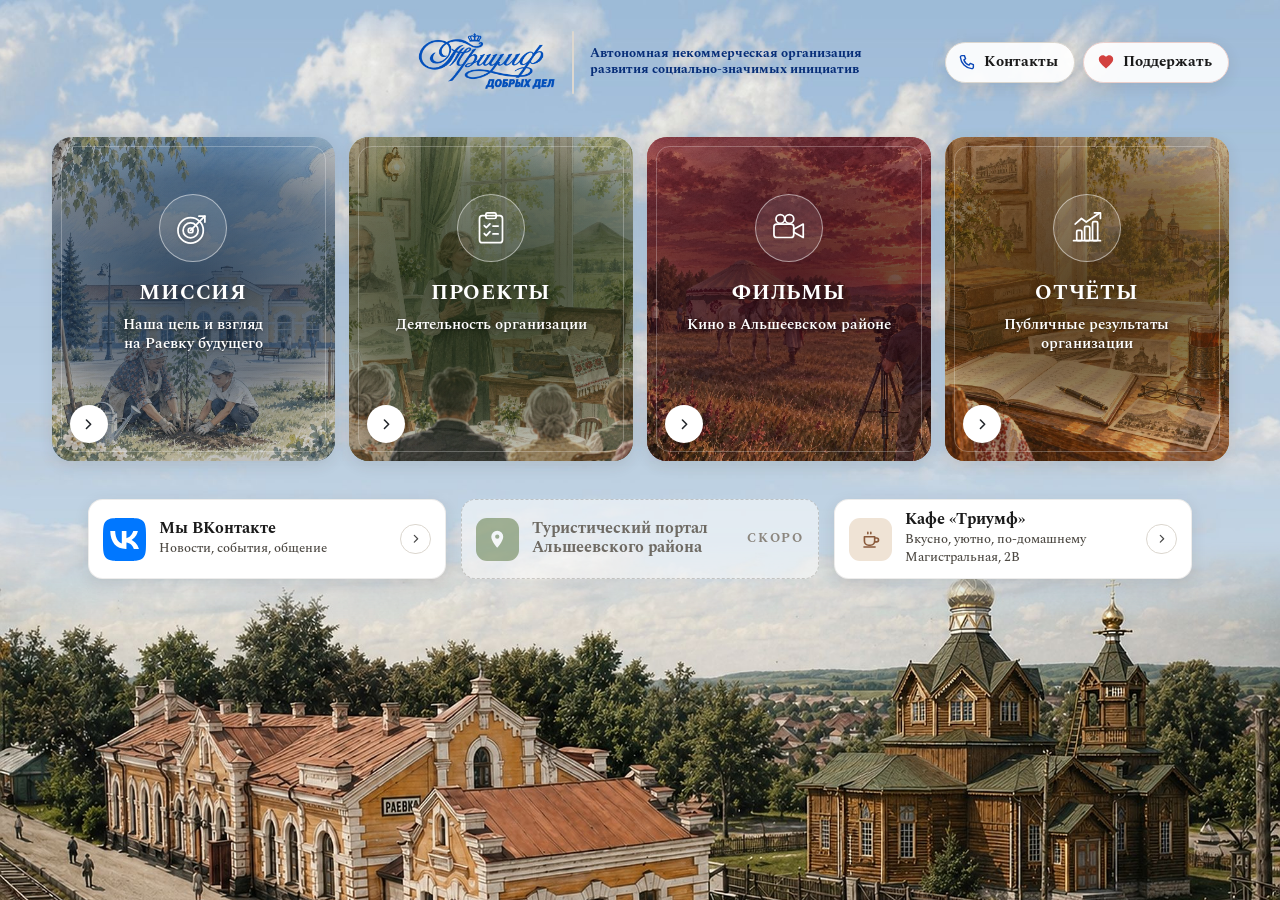
==== index.html @ 2afdc6db "Сайт" ====
<!DOCTYPE html>
<html lang="ru">
<head>
<meta charset="utf-8">
<meta name="viewport" content="width=device-width, initial-scale=1">
<title>АНО РСЗИ «Триумф» — Альшеевский район</title>
<meta name="description" content="Автономная некоммерческая организация развития социально-значимых инициатив «Триумф». Село Раевский, Альшеевский район, Республика Башкортостан.">
<meta property="og:title" content="АНО РСЗИ «Триумф»">
<meta property="og:description" content="Развитие социально-значимых инициатив в Альшеевском районе">
<meta property="og:image" content="assets/logo.png">
<meta property="og:type" content="website">
<link rel="icon" type="image/png" sizes="32x32" href="assets/favicon-32.png">
<link rel="icon" type="image/png" sizes="192x192" href="assets/favicon-192.png">
<link rel="apple-touch-icon" href="assets/apple-touch-icon.png">
<link rel="preconnect" href="https://fonts.googleapis.com">
<link rel="preconnect" href="https://fonts.gstatic.com" crossorigin>
<link rel="stylesheet" href="https://fonts.googleapis.com/css2?family=Spectral:wght@400;500;600;700&amp;display=swap">
<link rel="stylesheet" href="assets/style.css">
</head>
<body data-page="home">

<header class="header">
  <div class="wrap header__in">
    <a class="brand" href="index.html">
      <img class="brand__logo" src="assets/logo.png" alt="Триумф добрых дел">
      <span class="brand__rule"></span>
      <span class="brand__name" id="brandName"></span>
    </a>
    <div class="support" id="support"></div>
  </div>
</header>

<main>
  <h1 class="sr-only">АНО РСЗИ «Триумф» — Раевский, Альшеевский район</h1>
  <section class="wrap">
    <div class="tiles" id="tiles"></div>
    <div class="quick" id="quick"></div>
  </section>
</main>

<div class="panorama" id="panorama" role="img" aria-label="Станция Раевка и деревянная церковь"></div>

<script src="data.js"></script>
<script src="assets/app.js"></script>
</body>
</html>
---- assets/style.css ----
/* ============================================================
   АНО РСЗИ «Триумф» — стили сайта.
   Этот файл трогать не нужно: всё содержимое живёт в data.js
   ============================================================ */

:root{
  --bg:        #F2F0EC;
  --brand:     #0B47B8;
  --brand-dk:  #072E78;
  --ink:       #1A1A1A;
  --ink-soft:  #4E4A44;
  --card:      #FFFFFF;
  --line:      #DCD7CF;
  --ground:    #56686F;
  --paper:     #FAF8F4;
  --hairline:  rgba(60, 50, 35, .09);
  --gold:      #C39640;
  --gold-soft: #EDD9A6;
  --gold-ink:  #8C6A2A;
  --hero:      linear-gradient(125deg, #52799F 0%, #30557C 75%);
  --tint:      30 54 84;
  --radius:    20px;
  --shadow:    0 4.5px 14.5px rgba(62, 50, 34, .11);
  --shadow-hi: 0 11.5px 25px rgba(62, 50, 34, .19);

  --font: "Spectral", "Times New Roman", "Liberation Serif", Times, serif;
}

*{ box-sizing: border-box; }

.sr-only{
  position: absolute;
  width: 1px;
  height: 1px;
  overflow: hidden;
  clip: rect(0 0 0 0);
  white-space: nowrap;
}

html, body{ margin: 0; padding: 0; }

body{
  background: var(--bg);
  color: var(--ink);
  font-family: var(--font);
  font-size: 14.5px;
  font-weight: 500;
  line-height: 1.5;
  display: flex;
  flex-direction: column;
  min-height: 100vh;
}

a{ color: inherit; text-decoration: none; }

main{ flex: 1; display: flex; flex-direction: column; }

::selection{ background: rgba(11, 71, 184, .18); }

:focus-visible{
  outline: 2.5px solid var(--brand);
  outline-offset: 2.5px;
  border-radius: 5.5px;
}

.wrap{
  width: 100%;
  max-width: 1224px;
  margin: 0 auto;
  padding: 0 23.5px;
}

/* ---------------- Шапка ---------------- */

.header{ padding: 23.5px 0 36px; }

.header__in{
  display: flex;
  align-items: center;
  justify-content: center;
  gap: 20px;
  flex-wrap: wrap;
}

.brand{
  display: flex;
  align-items: center;
  gap: 16px;
  min-width: 0;
}

.brand__logo{
  width: clamp(101px, 10.8vw, 142px);
  height: auto;
  display: block;
}

.brand__rule{
  width: 2px;
  align-self: stretch;
  margin: 7px 0;
  background: var(--line);
  border-radius: 2px;
}

.brand__name{
  color: var(--brand-dk);
  font-size: clamp(12.5px, 0.95vw, 13.5px);
  font-weight: 700;
  line-height: 1.32;
  white-space: pre-line;
}

/* ---------------- Четыре плашки ---------------- */

.tiles{
  display: grid;
  grid-template-columns: repeat(4, 1fr);
  gap: 14.5px;
}

.tile{
  position: relative;
  display: flex;
  flex-direction: column;
  height: clamp(297px, 36vh, 387px);
  padding: 20px 18px 70px;
  justify-content: center;
  border-radius: var(--radius);
  overflow: hidden;
  color: #fff;
  background-color: #6C7A85;
  background-position: center;
  background-size: cover;
  background-image: var(--grad);
  box-shadow: var(--shadow);
  transition: transform .24s cubic-bezier(.22,.8,.3,1), box-shadow .24s ease;
}

/* цвета разделов взяты с картины станции: небо, листва,
   бархатный занавес кинотеатра и охра стен вокзала.
   --tint — тот же цвет в тёмном варианте, для вуали поверх картинки */
.tile--mission{
  --grad: linear-gradient(168deg, #9CBCDB 0%, #52799F 52%, #30557C 100%);
  --tint: 24 46 72;
}
.tile--projects{
  --grad: linear-gradient(168deg, #A4B785 0%, #5F7B46 52%, #3C552D 100%);
  --tint: 26 40 18;
}
.tile--films{
  --grad: linear-gradient(168deg, #BC6B70 0%, #87303F 52%, #561B29 100%);
  --tint: 50 14 24;
}
.tile--reports{
  --grad: linear-gradient(168deg, #DDB064 0%, #A87428 52%, #7C5219 100%);
  --tint: 60 38 10;
}

/* картинка лежит отдельным слоем и медленно плывёт в темпе облаков на фоне */
.tile--photo{ isolation: isolate; }

.tile > .tile__bg{
  position: absolute;
  top: 0;
  bottom: 0;
  left: -5%;
  right: -5%;
  z-index: -1;
  background: var(--photo) center / cover no-repeat;
  animation: tile-drift 50s ease-in-out infinite alternate;
  will-change: transform;
}

/* сдвиг в процентах самой картинки: она шире плашки на 10%, края не открываются */
@keyframes tile-drift{
  from{ transform: translate3d(-4%, 0, 0); }
  to  { transform: translate3d(4%, 0, 0); }
}

/* у каждой плашки своя фаза, чтобы картинки не плыли строем */
.tile:nth-child(2) > .tile__bg{ animation-delay: -12s; }
.tile:nth-child(3) > .tile__bg{ animation-delay: -25s; }
.tile:nth-child(4) > .tile__bg{ animation-delay: -37s; }

/* поверх картинки вуаль: темнее только середина под текстом */
.tile--photo::before{
  content: "";
  position: absolute;
  inset: 0;
  background:
    radial-gradient(ellipse 100% 54% at 50% 44%,
                    rgb(var(--tint) / .84) 0%, rgb(var(--tint) / .58) 58%, rgb(var(--tint) / 0) 100%),
    linear-gradient(180deg,
                    rgb(var(--tint) / .22) 0%, rgb(var(--tint) / .06) 34%,
                    rgb(var(--tint) / .06) 74%, rgb(var(--tint) / .26) 100%);
}

.tile:hover{
  transform: translateY(-4.5px);
  box-shadow: var(--shadow-hi);
}

.tile > *{ position: relative; z-index: 1; }

.tile__ic{
  width: 68.5px;
  height: 68.5px;
  margin: 0 auto 14.5px;
  display: grid;
  place-items: center;
  border-radius: 50%;
  border: 1.5px solid rgba(255,255,255,.5);
  background: rgba(255,255,255,.12);
  transition: border-color .3s ease, background-color .3s ease, transform .3s cubic-bezier(.22,.8,.3,1);
}

.tile__ic svg{ width: 38px; height: 38px; filter: drop-shadow(0 1px 2.5px rgba(0,0,0,.2)); }

.tile__title{
  margin: 0 0 7px;
  text-align: center;
  font-size: clamp(18px, 1.67vw, 26px);
  font-weight: 700;
  letter-spacing: .035em;
  text-shadow: 0 2px 7px rgba(0,0,0,.30);
}

.tile__text{
  margin: 0;
  text-align: center;
  min-height: 2.7em;
  font-size: clamp(14.5px, 1.12vw, 17px);
  font-weight: 600;
  line-height: 1.35;
  color: #fff;
  white-space: pre-line;
  text-wrap: balance;
  text-shadow: 0 1px 2px rgba(0,0,0,.35), 0 1px 8px rgba(0,0,0,.4);
}

/* внутренняя рамка — как паспарту у картины; при наведении загорается */
.tile::after{
  content: "";
  position: absolute;
  inset: 9px;
  z-index: 1;
  border-radius: 13.5px;
  border: 1px solid rgba(255,255,255,.26);
  pointer-events: none;
  transition: border-color .35s ease, inset .35s cubic-bezier(.22,.8,.3,1);
}

.tile:hover::after,
.tile:focus-visible::after{
  inset: 7px;
  border-color: var(--gold-soft);
}

.tile:hover .tile__ic{
  border-color: var(--gold-soft);
  background: rgba(255,255,255,.18);
  transform: translateY(-2px);
}

.tile__go{
  position: absolute;
  left: 18px;
  bottom: 18px;
  width: 38px;
  height: 38px;
  border-radius: 50%;
  background: #fff;
  color: #22262B;
  display: grid;
  place-items: center;
  box-shadow: 0 2.5px 9px rgba(0,0,0,.22);
  transition: transform .24s cubic-bezier(.22,.8,.3,1);
}

.tile__go svg{ width: 14.5px; height: 14.5px; }

.tile:hover .tile__go{ transform: translateX(3.5px); }

/* ---------------- Три кнопки ---------------- */

.quick{
  position: relative;
  z-index: 2;
  display: grid;
  grid-template-columns: repeat(3, 1fr);
  gap: 14.5px;
  /* отрицательный отступ снизу: фото станции подъезжает под кнопки
     и начинается уже на первом экране */
  margin: 38px 0 clamp(-150px, -9.5vw, -76px);
  padding: 0 36px;
}

.qbtn{
  position: relative;
  border: 1px solid var(--hairline);
  display: flex;
  align-items: center;
  gap: 12.5px;
  padding: 11px 14.5px;
  background: var(--card);
  border-radius: 14.5px;
  box-shadow: var(--shadow);
  transition: transform .24s cubic-bezier(.22,.8,.3,1), box-shadow .24s ease;
}

.qbtn:hover{
  transform: translateY(-2.5px);
  box-shadow: var(--shadow-hi);
}

.qbtn__ic{
  width: 43px;
  height: 43px;
  flex: 0 0 43px;
  border-radius: 11px;
  display: grid;
  place-items: center;
  color: #fff;
  font-weight: 700;
  font-size: 17px;
  letter-spacing: .02em;
}

.qbtn__ic svg{ width: 20.5px; height: 20.5px; }
.qbtn__ic--vk     { background: none; color: #0077FF; }
.qbtn__ic--vk svg { width: 100%; height: 100%; }
.qbtn__ic--tourism{ background: #5F7B46; }
.qbtn__ic--cafe   { background: #EFE3D5; color: #8A5A3B; }

.qbtn__body{ min-width: 0; flex: 1; }

.qbtn__title{
  display: block;
  font-size: 15.5px;
  font-weight: 700;
  line-height: 1.22;
}

.qbtn__sub{
  display: block;
  margin-top: 1px;
  font-size: 13px;
  font-weight: 500;
  line-height: 1.38;
  color: var(--ink-soft);
  white-space: pre-line;
}

.qbtn__go{
  width: 30.5px;
  height: 30.5px;
  flex: 0 0 30.5px;
  border-radius: 50%;
  border: 1.5px solid var(--line);
  display: grid;
  place-items: center;
  color: #4A4A4A;
  transition: border-color .2s ease, color .2s ease;
}

.qbtn__go svg{ width: 11.5px; height: 11.5px; }

.qbtn:hover .qbtn__go{ border-color: var(--brand); color: var(--brand); }

.qbtn--soon{
  cursor: default;
  background: rgba(255,255,255,.55);
  box-shadow: none;
  border: 1.5px dashed rgba(60, 50, 35, .22);
}

.qbtn--soon:hover{ transform: none; box-shadow: none; }
.qbtn--soon .qbtn__ic{ opacity: .55; }
.qbtn--soon .qbtn__title{ color: #6E6A63; }

.qbtn__soon{
  font-size: 12.5px;
  font-weight: 700;
  letter-spacing: .14em;
  text-transform: uppercase;
  color: #8B867E;
  white-space: nowrap;
}

/* ---------------- Панорама ---------------- */

.panorama{
  position: relative;
  margin-top: auto;
  height: clamp(101px, 9vw, 171px);
  background: url("panorama.svg") center bottom / cover no-repeat;
}

/* фотография: верх растворяется в небе, низ — чёткий край страницы, без дымки.
   Подписи поверх картины нет, поэтому видна нижняя часть вокзала с людьми на перроне */
.panorama--photo{
  height: clamp(215px, 28vw, 450px);
  background-position: center 30%;
  -webkit-mask-image: linear-gradient(180deg, transparent 0%, #000 22%);
          mask-image: linear-gradient(180deg, transparent 0%, #000 22%);
}

/* ============================================================
   ВНУТРЕННИЕ СТРАНИЦЫ
   ============================================================ */

.s-mission { --accent: #3B6089; --tint: 24 46 72; --hero: linear-gradient(125deg, #52799F 0%, #30557C 75%); }
.s-projects{ --accent: #4D6B38; --tint: 26 40 18; --hero: linear-gradient(125deg, #637F49 0%, #3C552D 75%); }
.s-films   { --accent: #8B2F3C; --tint: 50 14 24; --hero: linear-gradient(125deg, #93404C 0%, #5A1D2B 75%); }
.s-reports { --accent: #94611F; --tint: 60 38 10; --hero: linear-gradient(125deg, #AD7A2E 0%, #7C5219 75%); }

/* ---------------- Шапка ---------------- */

.topbar{ padding: 14.5px 0; }

.topbar__in{
  display: flex;
  align-items: center;
  justify-content: space-between;
  gap: 18px;
}

.topbar__brand img{
  display: block;
  width: 106px;
  height: auto;
}

.nav{
  display: flex;
  gap: 3.5px;
}

.nav__link{
  padding: 7px 14.5px;
  border-radius: 899px;
  font-size: 14.5px;
  font-weight: 600;
  color: var(--ink);
  transition: background-color .2s ease, color .2s ease;
}

.nav__link:hover{ background: rgba(255,255,255,.6); }

.nav__link.is-active{
  color: #fff;
  background: var(--accent);
}

/* ---------------- Обложка раздела ---------------- */

.hero{
  position: relative;
  display: grid;
  grid-template-columns: 1fr auto;
  align-items: center;
  gap: 25px;
  margin-top: 3.5px;
  padding: 29px clamp(21.5px, 3.6vw, 47px) 34px;
  border-radius: var(--radius);
  color: #fff;
  background: var(--hero, var(--brand));
  box-shadow: var(--shadow);
}

.hero::after{
  content: "";
  position: absolute;
  inset: 9px;
  border-radius: 13.5px;
  border: 1px solid rgba(255,255,255,.2);
  pointer-events: none;
}

.hero > *{ position: relative; z-index: 1; }

/* шапка с картинкой раздела: слева под текстом цвет раздела, справа видна картинка.
   У картинки с плашки показываем нижнюю треть, где люди и действие,
   у обложки статьи середину */
.hero--photo{
  --photo-y: 72%;
  --hero-veil: linear-gradient(90deg, rgb(var(--tint) / .90) 0%, rgb(var(--tint) / .70) 45%, rgb(var(--tint) / .22) 100%);
  padding-top: 40px;
  padding-bottom: 46px;
  background: var(--hero);
  overflow: hidden;
  isolation: isolate;
}

/* картинка отдельным слоем плывёт в темпе облаков, поверх неё вуаль цвета раздела */
.hero > .hero__bg{
  position: absolute;
  top: 0;
  bottom: 0;
  left: -5%;
  right: -5%;
  z-index: -2;
  background: var(--photo) center var(--photo-y) / cover no-repeat;
  animation: tile-drift 50s ease-in-out infinite alternate;
  will-change: transform;
}

.hero--photo::before{
  content: "";
  position: absolute;
  inset: 0;
  z-index: -1;
  background: var(--hero-veil);
}

.hero--cover{ --photo-y: 45%; }
.s-mission .hero--photo:not(.hero--cover){ --photo-y: 80%; }

.hero__genre{
  margin: 14px 0 0;
  font-size: 12.5px;
  font-weight: 700;
  line-height: 1.4;
  letter-spacing: .16em;
  text-transform: uppercase;
  text-wrap: balance;
  color: var(--gold-soft);
}

.hero__genre + .hero__title{ margin-top: 6px; }

.hero__body{ min-width: 0; }

.hero__ic{
  width: 86.5px;
  height: 86.5px;
  display: grid;
  place-items: center;
  border-radius: 50%;
  border: 1.5px solid rgba(255,255,255,.4);
  background: rgba(255,255,255,.1);
  color: #fff;
}

.hero__ic svg{ width: 47px; height: 47px; opacity: .95; }

.hero__crumb{
  display: inline-flex;
  align-items: center;
  gap: 7px;
  font-size: 13.5px;
  font-weight: 600;
  color: rgba(255,255,255,.88);
  transition: color .2s ease;
}

.hero__crumb svg{ width: 14.5px; height: 14.5px; transition: transform .2s ease; }
.hero__crumb:hover{ color: #fff; }
.hero__crumb:hover svg{ transform: translateX(-2.5px); }

.hero__title{
  margin: 12.5px 0 0;
  font-size: clamp(25px, 2.88vw, 41.5px);
  font-weight: 700;
  line-height: 1.12;
  letter-spacing: -.005em;
  text-wrap: pretty;
  text-shadow: 0 1px 2px rgba(0,0,0,.14);
}

/* длинные названия — на ступень меньше, чтобы легли в одну-две строки на всю ширину */
.hero__title--long{ font-size: clamp(21.5px, 2.25vw, 32.5px); line-height: 1.18; }

.hero__lead{
  margin: 12.5px 0 0;
  max-width: 62ch;
  font-size: 16px;
  font-weight: 500;
  line-height: 1.55;
  color: rgba(255,255,255,.95);
  text-shadow: 0 1px 2px rgba(0,0,0,.14);
}

/* ---------------- Лист под текстом ---------------- */

.sheet{
  max-width: 972px;
  margin: 32.5px auto 0;
  padding: clamp(23.5px, 4.5vw, 54px) clamp(18px, 4.5vw, 57.5px);
  background: var(--paper);
  border: 1px solid var(--hairline);
  border-radius: 25px;
  box-shadow: 0 11px 29px rgba(0, 0, 0, .10);
}

/* ---------------- Текст статьи ---------------- */

.prose{
  max-width: 648px;
  margin: 0 auto;
  font-size: 16.5px;
  font-weight: 500;
  line-height: 1.72;
  color: var(--ink);
}

.prose p{ margin: 0 0 1.05em; }
.prose p:last-child{ margin-bottom: 0; }

/* первый абзац того же размера, что и остальные: в одном листе один шрифт */
.prose__lead{
  max-width: 648px;
  margin: 0 auto 1.05em;
  font-size: 16.5px;
  font-weight: 500;
  line-height: 1.72;
  color: var(--ink);
}

.article__media{
  max-width: 882px;
  margin: 30.5px auto 34px;
}

/* ---------------- Серая плашка вместо фото ---------------- */

.ph{
  width: 100%;
  height: 100%;
  display: flex;
  flex-direction: column;
  align-items: center;
  justify-content: center;
  gap: 7px;
  background: #DCD8D1;
  color: #8E877D;
}

.ph svg{ width: 27px; height: 27px; }

.ph span{
  font-size: 12.5px;
  font-weight: 600;
  letter-spacing: .16em;
  text-transform: uppercase;
}

/* ---------------- Карусель ---------------- */

.carousel{
  position: relative;
  --gap: 16px;
  --per: 100%;
}

.carousel__track{
  display: flex;
  gap: var(--gap);
  overflow-x: auto;
  overscroll-behavior-x: contain;
  scroll-snap-type: x mandatory;
  scroll-behavior: smooth;
  scrollbar-width: none;
  padding: 3.5px 3.5px 16px;
  margin: -3.5px -3.5px -16px;
}

.carousel__track::-webkit-scrollbar{ display: none; }
.carousel__track:focus-visible{ outline-offset: -2px; }

.carousel__slide{
  flex: 0 0 var(--per);
  min-width: 0;
  scroll-snap-align: start;
}

.carousel__btn{
  position: absolute;
  top: 50%;
  z-index: 2;
  width: 41.5px;
  height: 41.5px;
  margin-top: -20.5px;
  border: 0;
  border-radius: 50%;
  background: #fff;
  color: var(--ink);
  display: grid;
  place-items: center;
  cursor: pointer;
  box-shadow: 0 3.5px 12.5px rgba(40, 32, 22, .18);
  transition: opacity .2s ease, transform .2s ease, color .2s ease;
}

.carousel__btn svg{ width: 15.5px; height: 15.5px; }
.carousel__btn--prev{ left: -16px; }
.carousel__btn--prev svg{ transform: scaleX(-1); }
.carousel__btn--next{ right: -16px; }
.carousel__btn:hover{ color: var(--accent, var(--brand)); transform: scale(1.06); }
.carousel__btn:disabled{ opacity: 0; pointer-events: none; }
.carousel.is-static .carousel__btn{ display: none; }

.carousel[data-dots] .carousel__btn{ margin-top: -32.5px; }

.carousel__dots{
  display: flex;
  justify-content: center;
  gap: 7px;
  margin-top: 16px;
  min-height: 7px;
}

.carousel__dot{
  width: 7px;
  height: 7px;
  padding: 0;
  border: 0;
  border-radius: 3.5px;
  background: #CBC5BB;
  cursor: pointer;
  transition: background-color .25s ease, transform .25s ease;
}

.carousel__dot:hover{ transform: scale(1.25); }

.carousel__dot.is-active{
  width: 21.5px;
  background: var(--accent, var(--brand));
}

/* фото в статье */
.shot{
  position: relative;
  margin: 0;
  aspect-ratio: 16 / 9;
  border-radius: 16px;
  overflow: hidden;
  background: #DCD8D1;
  isolation: isolate;
}

/* фото целиком, по бокам или сверху его же размытая копия */
.shot::before{
  content: "";
  position: absolute;
  inset: -24px;
  z-index: -1;
  background: var(--src, none) center / cover no-repeat;
  filter: blur(22px) brightness(.88) saturate(1.05);
}

.shot img{ width: 100%; height: 100%; object-fit: contain; display: block; }

/* ---------------- Миссия: команда и партнёры ---------------- */

.block{ margin-top: 57.5px; }

.block__title{
  width: fit-content;
  margin: 0 0 23.5px;
  font-size: clamp(23.5px, 2.34vw, 30.5px);
  font-weight: 700;
  line-height: 1.2;
}

.block__title::after{
  content: "";
  display: block;
  width: 100%;
  height: 2px;
  margin-top: 11px;
  border-radius: 2px;
  background: linear-gradient(90deg, var(--gold), var(--gold-soft));
}

/* команда — одна анкета на слайд */
.person{
  display: grid;
  grid-template-columns: minmax(198px, 34%) 1fr;
  height: 100%;
  background: var(--card);
  border-radius: var(--radius);
  overflow: hidden;
  box-shadow: var(--shadow);
}

.person{ min-height: 414px; }

.person__photo{
  min-height: 100%;
  background: #DCD8D1;
}

.person__photo img{ width: 100%; height: 100%; object-fit: cover; object-position: center 22%; display: block; }

.person__body{
  padding: clamp(21.5px, 2.7vw, 36px);
  align-self: center;
}

.person__name{
  margin: 0;
  font-size: clamp(21.5px, 2.16vw, 29px);
  font-weight: 700;
  line-height: 1.15;
}

.person__role{
  margin: 5.5px 0 14.5px;
  font-size: 14px;
  font-weight: 600;
  color: var(--accent);
}

.person__text{
  margin: 0;
  max-width: 60ch;
  font-size: 14px;
  font-weight: 500;
  line-height: 1.65;
}

.person__awards-title{
  margin: 20px 0 7px;
  font-size: 15.5px;
  font-weight: 700;
}

.person__awards{
  margin: 0;
  padding: 0;
  list-style: none;
  display: grid;
  gap: 7px;
  max-width: 60ch;
}

.person__awards li{
  display: grid;
  grid-template-columns: 18px 1fr;
  gap: 9px;
  align-items: start;
  font-size: 14px;
  font-weight: 500;
  line-height: 1.5;
  color: var(--ink-soft);
}

.person__medal{
  width: 18px;
  height: 18px;
  margin-top: 1px;
  color: var(--gold);
}

.person__medal svg{ width: 100%; height: 100%; display: block; }

/* партнёры все сразу: по шесть в ряд, неполный ряд по центру */
.partners{
  --gap: 12px;
  display: flex;
  flex-wrap: wrap;
  justify-content: center;
  gap: var(--gap);
}

.partners .partner{ flex: 0 0 calc((100% - 5 * var(--gap)) / 6); min-width: 0; }

.partner{
  display: flex;
  flex-direction: column;
  gap: 8px;
  padding: 9px 9px 11px;
  background: var(--card);
  border-radius: 14px;
  box-shadow: var(--shadow);
  text-align: center;
}

.partner__logo{
  height: 74px;
  border-radius: 9px;
  overflow: hidden;
  background: #DCD8D1;
  display: flex;
  align-items: center;
  justify-content: center;
}

.partner__logo img{ max-width: 80%; max-height: 80%; object-fit: contain; }
.partner__logo .ph svg{ width: 21.5px; height: 21.5px; }

.partner__name{
  margin: 0;
  font-size: 12.5px;
  font-weight: 600;
  line-height: 1.32;
  text-wrap: balance;
}

/* ---------------- Карточки: проекты и фильмы ---------------- */

.cards{
  display: grid;
  grid-template-columns: repeat(3, 1fr);
  gap: 20px;
  margin-top: 27px;
}

.card{
  display: flex;
  flex-direction: column;
  background: var(--card);
  border-radius: var(--radius);
  overflow: hidden;
  box-shadow: var(--shadow);
  transition: transform .24s cubic-bezier(.22,.8,.3,1), box-shadow .24s ease;
}

.card:hover{ transform: translateY(-3.5px); box-shadow: var(--shadow-hi); }

.card__media{
  position: relative;
  aspect-ratio: 16 / 10;
  background: #DCD8D1;
}

/* «Смотреть онлайн» цветом раздела, дата премьеры светлой меткой */
.card__status{
  position: absolute;
  top: 12px;
  left: 12px;
  z-index: 1;
  display: inline-flex;
  align-items: center;
  gap: 6px;
  max-width: calc(100% - 24px);
  padding: 5px 12px 5px 8px;
  border-radius: 999px;
  background: rgba(255, 255, 255, .95);
  box-shadow: 0 2px 9px rgba(0, 0, 0, .2);
  font-size: 13px;
  font-weight: 700;
  line-height: 1.25;
  color: var(--ink);
}

.card__status svg{ flex: none; width: 16px; height: 16px; color: var(--gold-ink); }
.card__status--live{ background: var(--accent); color: #fff; }
.card__status--live svg{ color: #fff; }

.card__media img{ width: 100%; height: 100%; object-fit: cover; display: block; }

.card__body{
  flex: 1;
  display: flex;
  flex-direction: column;
  gap: 9px;
  padding: 20px 21.5px 21.5px;
}

.card__genre{
  margin: 0 0 -4px;
  font-size: 12.5px;
  font-weight: 700;
  line-height: 1.35;
  letter-spacing: .08em;
  text-transform: uppercase;
  text-wrap: balance;
  color: var(--gold-ink);
}

.card__title{
  margin: 0;
  font-size: 19px;
  font-weight: 700;
  line-height: 1.25;
  text-wrap: balance;
}

.card__text{
  margin: 0;
  font-size: 14px;
  font-weight: 500;
  line-height: 1.6;
  color: var(--ink-soft);
  display: -webkit-box;
  -webkit-line-clamp: 4;
  -webkit-box-orient: vertical;
  overflow: hidden;
}

.card__more{
  margin-top: auto;
  padding-top: 5.5px;
  display: inline-flex;
  align-items: center;
  gap: 5.5px;
  font-size: 14.5px;
  font-weight: 700;
  color: var(--accent);
}

.card__more svg{ width: 12.5px; height: 12.5px; transition: transform .24s cubic-bezier(.22,.8,.3,1); }
.card:hover .card__more svg{ transform: translateX(3.5px); }

/* первая карточка — во всю ширину */
.card--wide{
  grid-column: 1 / -1;
  flex-direction: row;
}

.card--wide .card__media{
  flex: 0 0 52%;
  aspect-ratio: auto;
  min-height: 297px;
}

.card--wide .card__body{
  justify-content: center;
  padding: clamp(23.5px, 3.06vw, 41.5px);
}

.card--wide .card__title{ font-size: clamp(21.5px, 2.16vw, 29px); }
.card--wide .card__text{ font-size: 14px; -webkit-line-clamp: 6; }

/* ---------------- Видео ---------------- */

.video{
  aspect-ratio: 16 / 9;
  border-radius: 16px;
  overflow: hidden;
  background: #22262B;
}

.video iframe{ width: 100%; height: 100%; border: 0; display: block; }

.video--empty{
  display: flex;
  flex-direction: column;
  align-items: center;
  justify-content: center;
  gap: 11px;
  background: #3A3E44;
  color: rgba(255,255,255,.72);
}

.video--empty svg{ width: 48.5px; height: 48.5px; }
.video--empty span{ font-size: 14.5px; font-weight: 600; letter-spacing: .02em; }

.video__link{ margin: 11px 0 0; text-align: right; }

.video__link a{
  display: inline-flex;
  align-items: center;
  gap: 5.5px;
  font-weight: 700;
  color: var(--accent);
}

.video__link svg{ width: 11.5px; height: 11.5px; }

/* ---------------- Соседние страницы ---------------- */

.pager{
  display: grid;
  grid-template-columns: 1fr 1fr;
  gap: 16px;
  max-width: 882px;
  margin: 50.5px auto 0;
}

.pager__link{
  display: flex;
  flex-direction: column;
  gap: 3.5px;
  padding: 14.5px 18px;
  background: var(--card);
  border-radius: 14.5px;
  box-shadow: var(--shadow);
  transition: transform .24s cubic-bezier(.22,.8,.3,1), box-shadow .24s ease;
}

.pager__link:hover{ transform: translateY(-2.5px); box-shadow: var(--shadow-hi); }
.pager__link small{ font-size: 12.5px; font-weight: 600; color: var(--accent); }
.pager__link strong{ font-size: 15.5px; font-weight: 700; line-height: 1.3; }
.pager__link--next{ text-align: right; }

/* ---------------- Отчёты ---------------- */

.docs{
  max-width: 648px;
  margin: 30.5px auto 0;
  display: grid;
  gap: 11px;
}

.doc{
  display: flex;
  align-items: center;
  gap: 14.5px;
  padding: 14.5px 16px;
  background: var(--card);
  border-radius: 14.5px;
  box-shadow: var(--shadow);
}

.doc__ic{
  flex: 0 0 45px;
  height: 52px;
  border-radius: 7px;
  display: grid;
  place-items: center;
  font-size: 12.5px;
  font-weight: 700;
  letter-spacing: .06em;
  color: #fff;
  background: var(--accent);
}

.doc__body{ min-width: 0; flex: 1; }
.doc__title{ margin: 0; font-size: 16px; font-weight: 700; line-height: 1.3; }
.doc__meta{ margin: 2.5px 0 0; font-size: 13px; font-weight: 500; color: var(--ink-soft); }

.doc__btn{
  flex: 0 0 auto;
  padding: 9px 18px;
  border-radius: 899px;
  font-size: 13.5px;
  font-weight: 700;
  color: #fff;
  background: var(--accent);
  transition: filter .2s ease;
}

.doc__btn:hover{ filter: brightness(1.08); }

.doc__btn--off{
  color: #6F695F;
  background: #E7E2D9;
}

.doc__btn--off:hover{ filter: none; }

.req{
  max-width: 648px;
  margin: 36px auto 0;
  padding: 20px 21.5px;
  border-radius: 14.5px;
  border: 1px solid var(--line);
  font-size: 13.5px;
  font-weight: 500;
  line-height: 1.55;
  color: var(--ink-soft);
}

.req__title{ margin: 0 0 7px; font-size: 17px; font-weight: 700; color: var(--ink); }
.req p{ margin: 0; }

/* воздух перед панорамой на внутренних страницах */
body:not([data-page="home"]) main{ padding-bottom: 65px; }

/* ---------------- Золотая рамка при наведении ---------------- */

.card,
.partner,
.pager__link,
.doc,
.person{
  position: relative;
  border: 1px solid var(--hairline);
}

.card::after,
.qbtn:not(.qbtn--soon)::after,
.partner::after,
.pager__link::after,
.doc::after,
.person::after{
  content: "";
  position: absolute;
  inset: 0;
  z-index: 2;
  padding: 1.65px;
  border-radius: inherit;
  background: linear-gradient(135deg, var(--gold-soft) 0%, var(--gold) 45%, var(--gold-soft) 100%);
  -webkit-mask: linear-gradient(#000 0 0) content-box, linear-gradient(#000 0 0);
  -webkit-mask-composite: xor;
          mask: linear-gradient(#000 0 0) content-box exclude, linear-gradient(#000 0 0);
  opacity: 0;
  pointer-events: none;
  transition: opacity .3s ease;
}

.card:hover::after,
.card:focus-visible::after,
.qbtn:not(.qbtn--soon):hover::after,
.qbtn:not(.qbtn--soon):focus-visible::after,
.partner:hover::after,
.pager__link:hover::after,
.pager__link:focus-visible::after,
.doc:hover::after,
.person:hover::after{ opacity: 1; }

.card:hover,
.qbtn:not(.qbtn--soon):hover,
.partner:hover,
.pager__link:hover,
.doc:hover,
.person:hover{ border-color: transparent; }

/* ---------------- Адаптив ---------------- */

@media (max-width: 1180px){
  .tiles{ grid-template-columns: repeat(2, 1fr); }
  .tile{ height: clamp(288px, 37.8vh, 360px); }
  .quick{ padding: 0; }

  .cards{ grid-template-columns: repeat(2, 1fr); }
  .partners .partner{ flex-basis: calc((100% - 3 * var(--gap)) / 4); }
  .carousel__btn--prev{ left: 5.5px; }
  .carousel__btn--next{ right: 5.5px; }
}

@media (max-width: 760px){
  .wrap{ padding: 0 14.5px; }

  .header{ padding: 16px 0 23.5px; }
  .header__in{ justify-content: center; text-align: center; }
  .brand{ flex-direction: column; gap: 5.5px; }
  .brand__rule{ display: none; }
  .brand__name{ text-align: center; }

  /* плашки пониже и в строку: значок слева, стрелка справа, все четыре на первом экране */
  .tiles{ grid-template-columns: 1fr; gap: 10px; }
  .tile{ height: 118px; padding: 12px 60px 12px 88px; align-items: flex-start; justify-content: center; }
  .tile::after{ inset: 7px; border-radius: 12px; }
  .tile__title{ text-align: left; font-size: 20px; margin-bottom: 3px; }
  .tile__text{ text-align: left; min-height: 0; font-size: 14.5px; line-height: 1.3; }
  .tile__go{ left: auto; right: 16px; top: 50%; bottom: auto; margin-top: -17px; width: 34px; height: 34px; }
  .tile:hover .tile__go{ transform: translateX(3px); }
  .tile--photo::before{
    background: linear-gradient(90deg, rgb(var(--tint) / .86) 0%, rgb(var(--tint) / .62) 55%, rgb(var(--tint) / .32) 100%);
  }
  .tile > .tile__bg{ background-position: center 72%; }

  .quick{ grid-template-columns: 1fr; gap: 9px; margin: 25px 0 -36px; }

  .panorama{ height: 101px; }
  .panorama--photo{ height: 210px; background-position: 62% 30%; }

  .topbar{ padding: 11px 0 7px; }
  .topbar__in{ flex-direction: column; align-items: stretch; gap: 9px; }
  .topbar__brand{ align-self: center; }
  .topbar__brand img{ width: 93.5px; }
  .nav{ justify-content: space-between; }
  .nav__link{ padding: 7px 11px; font-size: 14px; }

  .hero{ padding: 20px 18px 23.5px; grid-template-columns: 1fr; }
  .hero__ic{ display: none; }
  .sheet{ margin-top: 21.5px; border-radius: 20px; }
  .tile__ic{ position: absolute; left: 20px; top: 50%; width: 52px; height: 52px; margin: -26px 0 0; }
  .tile__ic svg{ width: 28px; height: 28px; }
  .tile:hover .tile__ic{ transform: none; }
  .hero__lead{ font-size: 15px; }

  .prose{ font-size: 16px; line-height: 1.68; }
  .prose__lead{ font-size: 16px; line-height: 1.68; }
  .article__media{ margin: 23.5px auto 25px; }

  .block{ margin-top: 43px; }

  .person{ grid-template-columns: 1fr; }
  .person{ min-height: 0; }
  .person__photo{ aspect-ratio: 4 / 3; min-height: 0; }

  .partners{ --gap: 8px; }
  .partners .partner{ flex-basis: calc((100% - 2 * var(--gap)) / 3); padding: 7px 7px 9px; gap: 6px; }
  .partner__logo{ height: 58px; }
  .partner__name{ font-size: 11.5px; }

  /* у команды стрелки под карточкой, у точек, чтобы не закрывать текст */
  .carousel--team .carousel__btn{ top: auto; bottom: -9px; margin-top: 0; width: 34px; height: 34px; }
  .carousel--team .carousel__btn--prev{ left: calc(50% - 88px); }
  .carousel--team .carousel__btn--next{ right: calc(50% - 88px); }
  .carousel__btn{ width: 36px; height: 36px; margin-top: -18px; }

  .cards{ grid-template-columns: 1fr; gap: 14.5px; }
  .card--wide{ flex-direction: column; }
  .card--wide .card__media{ flex: none; aspect-ratio: 16 / 10; min-height: 0; }
  .card--wide .card__text{ font-size: 14px; -webkit-line-clamp: 4; }

  .pager{ grid-template-columns: 1fr; gap: 9px; }
  .pager__link--next{ text-align: left; }

  .doc{ flex-wrap: wrap; }
  .doc__btn{ margin-left: 59.5px; }
}


/* ============================================================
   НЕБО С ОБЛАКАМИ НАВЕРХУ СТРАНИЦ
   ============================================================ */

body{ position: relative; isolation: isolate; }

/* под небом — бледно-голубой, а не кремовый: при оттягивании страницы на телефоне тоже видно небо */
body.has-sky{ background: #DCE6EE; }

.has-sky::before{
  content: "";
  position: fixed;
  inset: 0;
  z-index: -1;
  pointer-events: none;
  background: var(--sky) center top / cover no-repeat, #E3E9EE;
}

/* ============================================================
   «ПОДДЕРЖАТЬ»
   ============================================================ */

.support{
  position: relative;
  z-index: 20;
  display: flex;
  align-items: center;
  gap: 8px;
}

.pop{ position: relative; }

.support__btn{
  display: inline-flex;
  align-items: center;
  gap: 8px;
  padding: 9px 16px 9px 12.5px;
  border: 1.5px solid #EBCFCB;
  border-radius: 899px;
  background: rgba(255,255,255,.92);
  color: var(--ink);
  font: inherit;
  font-size: 14.5px;
  font-weight: 700;
  cursor: pointer;
  box-shadow: var(--shadow);
  transition: transform .24s cubic-bezier(.22,.8,.3,1), box-shadow .24s ease, border-color .2s ease;
}

.support__btn:hover{
  transform: translateY(-2px);
  border-color: #E0A9A2;
  box-shadow: var(--shadow-hi);
}

.support__heart{
  display: grid;
  place-items: center;
  width: 18px;
  height: 18px;
  color: #D2413F;
}

.support__heart svg{ width: 18px; height: 18px; }

.support__btn:hover .support__heart{ animation: heartbeat .9s cubic-bezier(.22,.8,.3,1) 1; }

/* «Контакты»: синяя трубка, спокойная рамка */
.support__btn--contacts{ border-color: var(--line); }
.support__btn--contacts:hover{ border-color: var(--gold); }

.support__ic{
  display: grid;
  place-items: center;
  width: 18px;
  height: 18px;
  color: var(--brand);
}

.support__ic svg{ width: 18px; height: 18px; }

@keyframes heartbeat{
  0%   { transform: scale(1); }
  22%  { transform: scale(1.22); }
  40%  { transform: scale(.96); }
  58%  { transform: scale(1.12); }
  100% { transform: scale(1); }
}

.support__panel{
  position: absolute;
  top: calc(100% + 9px);
  right: 0;
  width: min(378px, calc(100vw - 29px));
  padding: 20px 20px 16px;
  background: var(--card);
  border-radius: 18px;
  box-shadow: 0 20px 43px rgba(40, 30, 20, .22), 0 2px 5.5px rgba(40, 30, 20, .08);
  text-align: left;
  opacity: 0;
  transform: translateY(-5.5px);
  transform-origin: top right;
  transition: opacity .18s ease-out, transform .18s cubic-bezier(.22,.8,.3,1);
}

.support__panel.is-open{
  opacity: 1;
  transform: none;
}

.support__panel--contacts{ width: min(330px, calc(100vw - 29px)); }

.support__who{
  margin: 0 0 12px;
  font-size: 15px;
  font-weight: 600;
  color: var(--ink-soft);
}

/* телефон и почта в окошках золотой ссылкой, как ссылки в тексте */
.support__row dd a{
  color: var(--gold-ink);
  font-weight: 700;
  text-decoration: underline;
  text-decoration-color: var(--gold);
  text-decoration-thickness: 1.5px;
  text-underline-offset: 3px;
}

.support__row dd a:hover{ color: #6E5220; text-decoration-color: var(--gold-ink); }

/* перевод по номеру телефона, пока нет расчётного счёта */
.support__pay{
  margin: 2px 0 0;
  padding: 11px 14px 4px;
  border: 1px solid var(--gold-soft);
  border-radius: 12px;
  background: linear-gradient(135deg, #FCF8EF 0%, #F5ECDA 100%);
}

/* подзаголовок «Реквизиты организации» под переводом по телефону */
.support__sub{
  margin: 14px 0 2px;
  font-size: 12.5px;
  font-weight: 700;
  letter-spacing: .1em;
  text-transform: uppercase;
  color: var(--ink-soft);
}

.support__pay-title{
  margin: 0 0 3px;
  font-size: 12.5px;
  font-weight: 700;
  letter-spacing: .1em;
  text-transform: uppercase;
  color: var(--gold-ink);
}

.support__pay .support__row{ grid-template-columns: 86px 1fr 29px; border-top-color: rgba(195, 150, 64, .22); }
.support__pay .support__row:first-child{ border-top: 0; }
.support__pay .support__row:first-child dd{ font-size: 16px; }
.support__pay .support__copy:hover{ background: rgba(255, 255, 255, .7); }

.support__close{
  position: absolute;
  top: 11px;
  right: 11px;
  width: 30.5px;
  height: 30.5px;
  border: 0;
  border-radius: 50%;
  background: transparent;
  color: var(--ink-soft);
  display: grid;
  place-items: center;
  cursor: pointer;
  transition: background-color .2s ease, color .2s ease;
}

.support__close:hover{ background: #F1ECE5; color: var(--ink); }
.support__close svg{ width: 16px; height: 16px; }

.support__title{
  margin: 0 32.5px 5.5px 0;
  font-size: 19px;
  font-weight: 700;
  line-height: 1.25;
}

.support__text{
  margin: 0 0 12.5px;
  font-size: 14px;
  font-weight: 500;
  line-height: 1.5;
  color: var(--ink-soft);
}

.support__list{
  margin: 0;
  display: grid;
  gap: 2px;
}

.support__row{
  display: grid;
  grid-template-columns: 97px 1fr 29px;
  align-items: center;
  gap: 9px;
  padding: 7px 0;
  border-top: 1px solid #EFEAE2;
}

.support__row dt{
  font-size: 12.5px;
  font-weight: 600;
  color: var(--ink-soft);
}

.support__row dd{
  margin: 0;
  font-size: 13.5px;
  font-weight: 600;
  line-height: 1.4;
  color: var(--ink);
  font-variant-numeric: tabular-nums;
  overflow-wrap: anywhere;
}

.support__copy{
  width: 29px;
  height: 29px;
  border: 0;
  border-radius: 7px;
  background: transparent;
  color: #9A938A;
  display: grid;
  place-items: center;
  cursor: pointer;
  transition: background-color .2s ease, color .2s ease;
}

.support__copy svg{ width: 14.5px; height: 14.5px; }
.support__copy:hover{ background: #F1ECE5; color: var(--ink); }
.support__copy.is-done{ color: #2E7D4F; }

.support__note{
  margin: 10px 2px 0;
  font-size: 12.5px;
  font-weight: 500;
  line-height: 1.5;
  color: var(--ink-soft);
}

/* ---------- место кнопки на главной: справа от логотипа ---------- */

.header__in{
  display: grid;
  grid-template-columns: 1fr auto 1fr;
  align-items: center;
}

.header__in .brand{ grid-column: 2; }
.header__in .support{ grid-column: 3; justify-self: end; }

/* ---------- на внутренних: после навигации ---------- */

.topbar__in .nav{ margin-left: auto; }

/* ---------- заголовки плашек разделов — во всю ширину ---------- */

.hero__title,
.hero__lead{ max-width: none; }

@media (max-width: 760px){

  .header__in{
    grid-template-columns: 1fr;
    justify-items: center;
    gap: 12.5px;
  }
  .header__in .brand{ grid-column: 1; grid-row: 2; }
  .header__in .support{ grid-column: 1; grid-row: 1; justify-self: end; }

  .topbar__in{ flex-direction: row; flex-wrap: wrap; align-items: center; }
  .topbar__brand{ align-self: center; }
  .topbar__in .support{ margin-left: auto; }
  .topbar__in .nav{ order: 3; width: 100%; margin-left: 0; }

  .support__btn{ padding: 7px 12.5px 7px 10px; font-size: 13.5px; }
  .support{ gap: 6px; }
  .support__btn--contacts{ padding: 7px 9px; }
  .support__btn--contacts .support__label{ display: none; }
  .support__pay .support__row{ grid-template-columns: 1fr 29px; }
  .support__panel{ position: fixed; top: auto; right: 14.5px; left: 14.5px; bottom: 14.5px; width: auto; max-height: calc(100vh - 29px); overflow: auto; }
  .support__panel{ padding: 16px 16px 12.5px; }
  .support__row{ grid-template-columns: 1fr 29px; row-gap: 0; padding: 6.5px 0; }
  .support__row dt{ grid-column: 1 / -1; font-size: 12.5px; }
  .support__row dd{ font-size: 13px; }
}

@media (prefers-reduced-motion: reduce){
  .support__btn:hover .support__heart{ animation: none; }
}

/* ---------- QR-код в окошке «Поддержать» ---------- */
.support__qr{
  display: grid;
  grid-template-columns: 124px 1fr;
  gap: 14px;
  align-items: center;
  margin: 2px 0 14px;
  padding: 12px;
  border-radius: 14px;
  background: #fff;
  border: 1px solid var(--hairline);
}

.support__qr-code{ width: 124px; height: 124px; }
.support__qr-code svg,
.support__qr-code img{ width: 100%; height: 100%; display: block; }

.support__qr-text{
  margin: 0;
  font-size: 13px;
  line-height: 1.45;
  color: var(--ink-soft);
}

/* ---------- фильм на YouTube: плашка-ссылка вместо плеера ---------- */
.video--out{ cursor: pointer; transition: background-color .25s ease, color .25s ease; }
.video--out:hover{ background: #2C3035; color: #fff; }

@media (max-width: 760px){
  .support__qr{ grid-template-columns: 104px 1fr; }
  .support__qr-code{ width: 104px; height: 104px; }
}

/* ---------- медальон в шапке с картинкой: тёмное стекло, чтобы читался на любом кадре ---------- */
.hero--photo .hero__ic{
  background: rgb(var(--tint) / .38);
  border-color: rgba(255,255,255,.55);
  -webkit-backdrop-filter: blur(4px);
          backdrop-filter: blur(4px);
}

@media (max-width: 760px){
  /* на телефоне текст во всю ширину, поэтому вуаль сверху вниз */
  .hero--photo{
    --hero-veil: linear-gradient(180deg, rgb(var(--tint) / .62) 0%, rgb(var(--tint) / .86) 100%);
    padding-top: 26px;
    padding-bottom: 30px;
  }
  .hero__genre{ margin-top: 12px; font-size: 12.5px; letter-spacing: .12em; }
}

/* ============================================================
   ФОТО НА ВЕСЬ ЭКРАН
   ============================================================ */

.shot__open{
  display: block;
  width: 100%;
  height: 100%;
  padding: 0;
  border: 0;
  background: none;
  cursor: zoom-in;
}

.shot__open img{ transition: transform .5s cubic-bezier(.22,.8,.3,1); }
.shot__open:hover img{ transform: scale(1.025); }
.shot__open:focus-visible{ outline-offset: -4px; }

html.lb-open{ overflow: hidden; }

.lb{
  position: fixed;
  inset: 0;
  z-index: 100;
  display: grid;
  place-items: center;
  padding: 56px 72px;
  background: rgba(16, 18, 22, .94);
  opacity: 0;
  transition: opacity .22s ease;
  touch-action: pan-y pinch-zoom;
}

.lb[hidden]{ display: none; }
.lb.is-open{ opacity: 1; }

.lb__stage{
  margin: 0;
  width: 100%;
  height: 100%;
  display: grid;
  place-items: center;
  min-height: 0;
}

.lb__img{
  display: block;
  max-width: min(84vw, 1400px);
  max-height: 76vh;
  max-height: 76dvh;
  width: auto;
  height: auto;
  border-radius: 10px;
  box-shadow: 0 22px 60px rgba(0, 0, 0, .5);
  user-select: none;
  -webkit-user-drag: none;
  transition: opacity .18s ease;
}

.lb__img.is-changing{ opacity: .35; }

.lb__close,
.lb__btn{
  position: absolute;
  width: 46px;
  height: 46px;
  border: 1px solid rgba(255,255,255,.22);
  border-radius: 50%;
  background: rgba(255,255,255,.1);
  color: #fff;
  display: grid;
  place-items: center;
  cursor: pointer;
  transition: background-color .2s ease, border-color .2s ease;
}

.lb__close:hover,
.lb__btn:hover{ background: rgba(255,255,255,.2); border-color: var(--gold-soft); }

.lb__close{ top: 14px; right: 14px; }
.lb__close svg{ width: 18px; height: 18px; }

.lb__btn{ top: 50%; margin-top: -23px; }
.lb__btn svg{ width: 17px; height: 17px; }
.lb__btn--prev{ left: 14px; }
.lb__btn--prev svg{ transform: scaleX(-1); }
.lb__btn--next{ right: 14px; }
.lb__btn[hidden]{ display: none; }

.lb__count{
  position: absolute;
  left: 0;
  right: 0;
  bottom: 16px;
  margin: 0;
  text-align: center;
  font-size: 14px;
  font-weight: 600;
  letter-spacing: .06em;
  color: rgba(255,255,255,.78);
  font-variant-numeric: tabular-nums;
}

@media (max-width: 760px){
  .lb{ padding: 64px 10px 72px; }
  .lb__img{ max-width: 100%; max-height: calc(100vh - 150px); max-height: calc(100dvh - 150px); }
  .lb__btn{ top: auto; bottom: 10px; margin-top: 0; }
  .lb__btn--prev{ left: 12px; }
  .lb__btn--next{ right: 12px; }
  .lb__count{ bottom: 22px; }
}

/* ============================================================
   ОБЛАКА МЕДЛЕННО ПЛЫВУТ
   ============================================================ */

.has-sky::before{
  inset: 0 -6vw;
  animation: sky-drift 50s ease-in-out infinite alternate;
  will-change: transform;
}

@keyframes sky-drift{
  from{ transform: translate3d(-4vw, 0, 0); }
  to  { transform: translate3d(4vw, 0, 0); }
}

/* ============================================================
   ПОЯВЛЕНИЕ БЛОКОВ ПРИ ПРОКРУТКЕ
   ============================================================ */

.js-reveal .reveal{
  opacity: 0;
  translate: 0 18px;
  transition: opacity .7s cubic-bezier(.22,.8,.3,1) var(--d, 0ms),
              translate .7s cubic-bezier(.22,.8,.3,1) var(--d, 0ms);
}

.js-reveal .reveal.is-in{
  opacity: 1;
  translate: none;
}

@media print{
  .js-reveal .reveal{ opacity: 1; translate: none; }
}

/* ============================================================
   404: ТАКОЙ СТРАНИЦЫ НЕТ
   ============================================================ */

.lost .prose__lead{ text-align: center; text-wrap: balance; }

.lost__links{
  max-width: 648px;
  margin: 26px auto 0;
  display: grid;
  grid-template-columns: repeat(4, 1fr);
  gap: 11px;
}

.lost__link{
  position: relative;
  display: flex;
  flex-direction: column;
  align-items: center;
  gap: 9px;
  padding: 18px 10px 16px;
  border-radius: 16px;
  color: #fff;
  font-size: 15.5px;
  font-weight: 700;
  letter-spacing: .02em;
  background: var(--hero);
  box-shadow: var(--shadow);
  transition: transform .24s cubic-bezier(.22,.8,.3,1), box-shadow .24s ease;
}

.lost__link:hover{ transform: translateY(-3px); box-shadow: var(--shadow-hi); }

.lost__ic{
  width: 50px;
  height: 50px;
  display: grid;
  place-items: center;
  border-radius: 50%;
  border: 1.5px solid rgba(255,255,255,.45);
  background: rgba(255,255,255,.1);
}

.lost__ic svg{ width: 27px; height: 27px; }

@media (max-width: 760px){
  .lost__links{ grid-template-columns: repeat(2, 1fr); }
}

/* ---------- в системе включено «меньше движения» (в Windows это выключенные
   «Эффекты анимации»): блоки не выезжают, а только проявляются, фото не увеличивается.
   Облака и карусели оставлены: владелец сайта просил их движение, а облака
   сдвигаются примерно на пиксель в секунду ---------- */
@media (prefers-reduced-motion: reduce){
  .js-reveal .reveal{ translate: none; }
  .shot__open:hover img{ transform: none; }
}

/* ---------- «Присоединяйтесь к нам»: золотая ссылка на группу ВКонтакте ---------- */
.prose__join{
  font-weight: 700;
  color: var(--gold-ink);
  text-decoration: underline;
  text-decoration-color: var(--gold);
  text-decoration-thickness: 1.5px;
  text-underline-offset: 4px;
  transition: color .2s ease, text-decoration-color .2s ease;
}

a.prose__join:hover{
  color: #6E5220;
  text-decoration-color: var(--gold-ink);
}

/* ---------- золотые слова в тексте, например «Наша цель» ----------
   слова держатся вместе, а длинная золотая ссылка переносится,
   чтобы не вылезать за край на узком телефоне */
.prose__accent{ white-space: nowrap; }
.prose__accent{
  font-weight: 700;
  color: var(--gold-ink);
}

/* ---------- медиа в статьях ---------- */

/* подпись над видео: «Фильм», «Трейлер» */
.media__label{
  margin: 0 0 9px;
  font-size: 12.5px;
  font-weight: 700;
  line-height: 1.35;
  letter-spacing: .12em;
  text-transform: uppercase;
  color: var(--gold-ink);
}

/* у видео стрелки внизу, у точек, чтобы не закрывать кнопки плеера */
.carousel--videos .carousel__btn{
  top: auto;
  bottom: -9px;
  margin-top: 0;
  width: 34px;
  height: 34px;
}
.carousel--videos .carousel__btn--prev{ left: calc(50% - 88px); }
.carousel--videos .carousel__btn--next{ right: calc(50% - 88px); }

/* подзаголовок внутри статьи */
.prose__h{
  margin: 1.6em 0 .55em;
  font-size: 19.5px;
  font-weight: 700;
  line-height: 1.3;
  color: var(--ink);
}

.prose__h::after{
  content: "";
  display: block;
  width: 44px;
  height: 2px;
  margin-top: 8px;
  border-radius: 2px;
  background: linear-gradient(90deg, var(--gold), var(--gold-soft));
}

.prose > .prose__h:first-child{ margin-top: 0; }

/* блоки внутри листа статьи: «Кто такой Раев», «Как снимали фильм», «Эковолонтёрская ёлка» */
.article__extra{
  max-width: 882px;
  margin: 46px auto 0;
  padding-top: 34px;
  border-top: 1px solid var(--hairline);
}

.article__extra .block__title{ font-size: clamp(21px, 2vw, 26px); margin-bottom: 18px; }
.block__lead{ margin: -4px 0 18px; font-size: 15px; line-height: 1.6; color: var(--ink-soft); }

/* трейлер и фильм друг под другом */
.vstack + .vstack{ margin-top: 30px; }

/* ---------- у партнёра со ссылкой название золотое, как остальные ссылки ---------- */
.partner--link .partner__name{
  color: var(--gold-ink);
  text-decoration: underline;
  text-decoration-color: var(--gold);
  text-decoration-thickness: 1.5px;
  text-underline-offset: 3px;
  transition: color .2s ease, text-decoration-color .2s ease;
}

.partner--link:hover .partner__name{
  color: #6E5220;
  text-decoration-color: var(--gold-ink);
}

/* настоящий логотип лежит на белом, а не на серой заглушке */
.partner__logo--img{
  background: #fff;
  border: 1px solid var(--hairline);
}

.partner__logo--img img{ max-width: 84%; max-height: 84%; }


/* ============================================================
   ФИЛЬМ В РАБОТЕ: ДАТА ПРЕМЬЕРЫ ВМЕСТО ПЛЕЕРА
   ============================================================ */

.premiere{
  display: flex;
  align-items: center;
  gap: 20px;
  padding: 24px 28px;
  border-radius: 16px;
  background: linear-gradient(135deg, #FCF8EF 0%, #F5ECDA 100%);
  border: 1px solid var(--gold-soft);
}

.premiere__ic{
  flex: none;
  width: 60px;
  height: 60px;
  border-radius: 50%;
  display: grid;
  place-items: center;
  background: var(--accent, var(--brand));
  color: #fff;
  box-shadow: 0 4px 12px rgb(var(--tint) / .28);
}

.premiere__ic svg{ width: 28px; height: 28px; }
.premiere__body{ min-width: 0; }

.premiere__label{
  margin: 0 0 4px;
  font-size: 12.5px;
  font-weight: 700;
  letter-spacing: .12em;
  text-transform: uppercase;
  color: var(--gold-ink);
}

.premiere__title{
  margin: 0;
  font-size: clamp(21px, 2vw, 26px);
  font-weight: 700;
  line-height: 1.2;
  color: var(--ink);
}

.premiere__text{
  margin: 8px 0 0;
  font-size: 15.5px;
  font-weight: 500;
  line-height: 1.55;
  color: var(--ink-soft);
}

/* ============================================================
   ПОДЕЛИТЬСЯ ФИЛЬМОМ
   ============================================================ */

.share{
  max-width: 648px;
  margin: 42px auto 0;
  padding-top: 26px;
  border-top: 1px solid var(--hairline);
  display: flex;
  flex-wrap: wrap;
  align-items: center;
  justify-content: space-between;
  gap: 12px 20px;
}

.share__title{ margin: 0; font-size: 17px; font-weight: 700; color: var(--ink); }
.share__btns{ display: flex; flex-wrap: wrap; gap: 10px; }

.share__btn,
.contacts__link{
  display: inline-flex;
  align-items: center;
  gap: 8px;
  padding: 8px 16px 8px 10px;
  border: 1px solid var(--line);
  border-radius: 999px;
  background: #fff;
  font: inherit;
  font-size: 14.5px;
  font-weight: 700;
  line-height: 1.3;
  color: var(--ink);
  cursor: pointer;
  transition: border-color .2s ease, color .2s ease, box-shadow .2s ease;
}

.share__btn:hover,
.contacts__link:hover{ border-color: var(--gold); box-shadow: 0 0 0 1px var(--gold-soft); color: var(--gold-ink); }

.share__ic,
.contacts__ic{
  flex: none;
  width: 26px;
  height: 26px;
  display: grid;
  place-items: center;
  border-radius: 50%;
}

.share__ic svg{ width: 20px; height: 20px; }
.share__btn--vk .share__ic{ color: #0077FF; }
.share__btn--copy .share__ic{ color: var(--gold-ink); }
.share__btn.is-done,
.share__btn.is-done .share__ic{ border-color: #2E7D4F; color: #2E7D4F; }

/* ============================================================
   ТЕЛЕФОН И ПОЧТА: «МИССИЯ» И ОКНО «ПОДДЕРЖАТЬ»
   ============================================================ */

.contacts{
  max-width: 648px;
  margin: 24px auto 0;
  display: flex;
  flex-wrap: wrap;
  gap: 10px;
}

.contacts__ic{ background: var(--gold-soft); color: var(--gold-ink); }
.contacts__ic svg{ width: 15px; height: 15px; }


@media (max-width: 760px){
  .premiere{ flex-direction: column; align-items: flex-start; gap: 14px; padding: 20px; }
  .share{ margin-top: 32px; }
  .contacts__link{ font-size: 15px; }
}
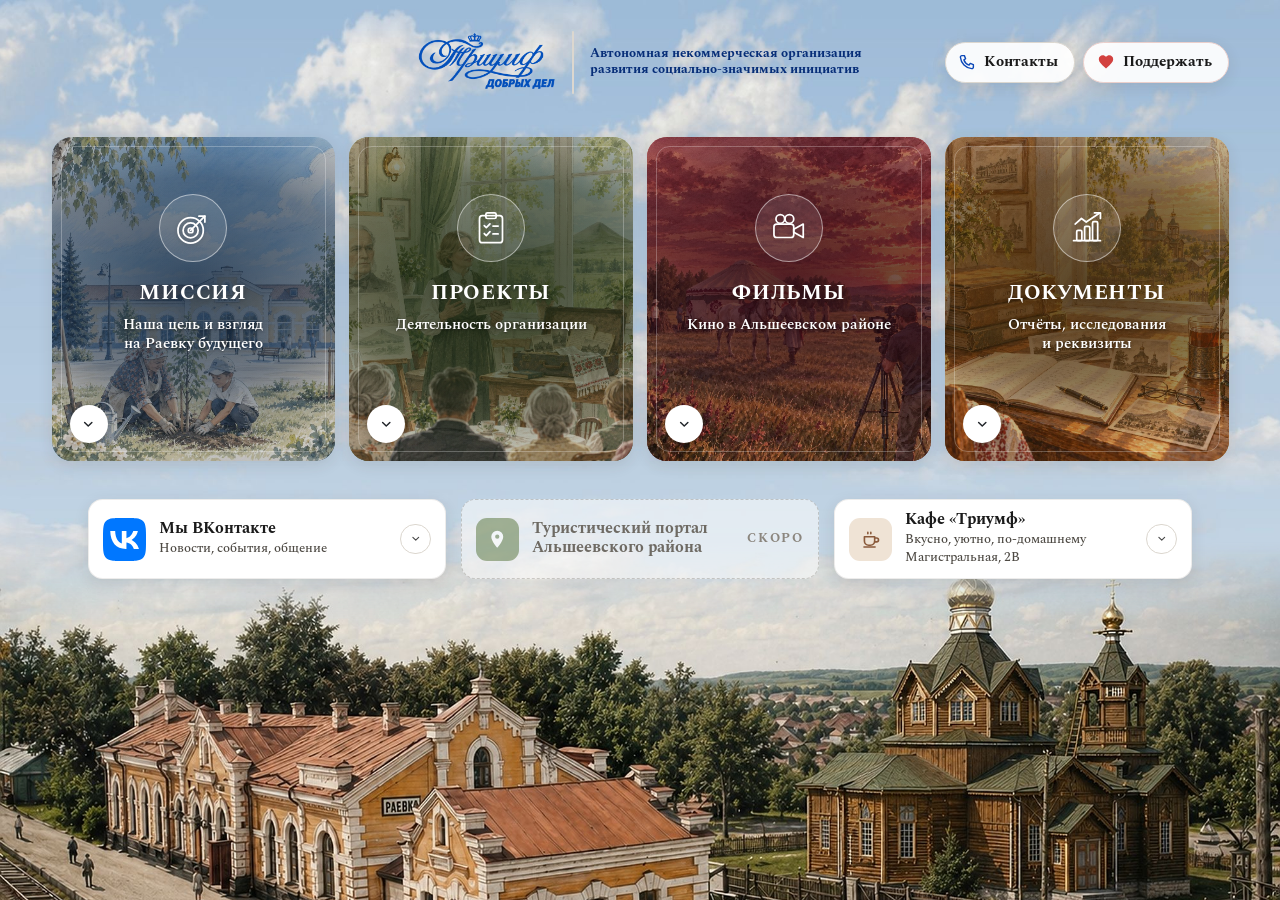
==== commit ebd8d959: "испр с телефона и раздела документы" ====
--- a/index.html
+++ b/index.html
@@ -15,7 +15,7 @@
 <link rel="preconnect" href="https://fonts.googleapis.com">
 <link rel="preconnect" href="https://fonts.gstatic.com" crossorigin>
 <link rel="stylesheet" href="https://fonts.googleapis.com/css2?family=Spectral:wght@400;500;600;700&amp;display=swap">
-<link rel="stylesheet" href="assets/style.css">
+<link rel="stylesheet" href="assets/style.css?v=20260920-2031">
 </head>
 <body data-page="home">
 
@@ -40,7 +40,7 @@
 
 <div class="panorama" id="panorama" role="img" aria-label="Станция Раевка и деревянная церковь"></div>
 
-<script src="data.js"></script>
-<script src="assets/app.js"></script>
+<script src="data.js?v=20260920-2031"></script>
+<script src="assets/app.js?v=20260920-2031"></script>
 </body>
 </html>
--- a/assets/style.css
+++ b/assets/style.css
@@ -1087,7 +1087,7 @@
 .pager__link strong{ font-size: 15.5px; font-weight: 700; line-height: 1.3; }
 .pager__link--next{ text-align: right; }
 
-/* ---------------- Отчёты ---------------- */
+/* ---------------- Документы ---------------- */
 
 .docs{
   max-width: 648px;
@@ -1143,20 +1143,88 @@
 
 .doc__btn--off:hover{ filter: none; }
 
-.req{
+.docs-group{
   max-width: 648px;
-  margin: 36px auto 0;
-  padding: 20px 21.5px;
+  margin: 38px auto 0;
+}
+
+.docs-group:first-of-type{ margin-top: 30px; }
+
+.docs-group__h{ margin: 0; }
+
+.docs-group__head{
+  width: 100%;
+  display: flex;
+  align-items: center;
+  gap: 12px;
+  padding: 13px 16px 13px 18px;
+  border: 0;
   border-radius: 14.5px;
-  border: 1px solid var(--line);
-  font-size: 13.5px;
+  background: var(--card);
+  box-shadow: var(--shadow);
+  text-align: left;
+  cursor: pointer;
+  transition: box-shadow .2s ease;
+}
+
+.docs-group__head:hover{ box-shadow: 0 7px 20px rgba(40, 30, 20, .13); }
+
+.docs-group__title{
+  flex: 1;
+  font-size: 20px;
+  font-weight: 700;
+  line-height: 1.2;
+  color: var(--ink);
+}
+
+.docs-group__count{
+  min-width: 25px;
+  padding: 2px 8px;
+  border-radius: 899px;
+  background: #F1ECE5;
+  font-size: 13px;
+  font-weight: 700;
+  color: var(--ink-soft);
+  text-align: center;
+}
+
+.docs-group__arrow{
+  flex: 0 0 auto;
+  width: 26px;
+  height: 26px;
+  display: grid;
+  place-items: center;
+  color: var(--accent);
+  transition: transform .26s cubic-bezier(.22,.8,.3,1);
+}
+
+.docs-group__arrow svg{ width: 21px; height: 21px; }
+
+.docs-group.is-open .docs-group__arrow{ transform: rotate(180deg); }
+
+.docs-group__body{
+  height: 0;
+  overflow: hidden;
+  transition: height .26s cubic-bezier(.22,.8,.3,1);
+}
+
+.docs-group__in{ padding: 16px 2px 2px; }
+
+.docs-group__text{
+  margin: 0;
+  font-size: 14.5px;
   font-weight: 500;
-  line-height: 1.55;
+  line-height: 1.6;
   color: var(--ink-soft);
 }
 
-.req__title{ margin: 0 0 7px; font-size: 17px; font-weight: 700; color: var(--ink); }
-.req p{ margin: 0; }
+.docs-group .docs{ margin-top: 15px; }
+.docs-group__in > .docs:first-child{ margin-top: 0; }
+
+/* реквизиты строками, как в окошке «Поддержать» */
+.req__list{ margin-top: 15px; }
+.req__list .support__row{ padding: 9px 0; }
+.req__list .support__row dd{ font-size: 14.5px; }
 
 /* воздух перед панорамой на внутренних страницах */
 body:not([data-page="home"]) main{ padding-bottom: 65px; }
@@ -1482,6 +1550,21 @@
 .support__close:hover{ background: #F1ECE5; color: var(--ink); }
 .support__close svg{ width: 16px; height: 16px; }
 
+/* затемнение страницы, пока окошко открыто */
+.support__veil{
+  position: fixed;
+  inset: 0;
+  z-index: 19;
+  background: rgba(26, 24, 20, .42);
+  opacity: 0;
+  pointer-events: none;
+  transition: opacity .2s ease;
+}
+
+.support__veil.is-on{ opacity: 1; pointer-events: auto; }
+
+@media (min-width: 761px){ .support__veil{ display: none; } }
+
 .support__title{
   margin: 0 32.5px 5.5px 0;
   font-size: 19px;
@@ -1593,8 +1676,27 @@
   .support__btn--contacts{ padding: 7px 9px; }
   .support__btn--contacts .support__label{ display: none; }
   .support__pay .support__row{ grid-template-columns: 1fr 29px; }
-  .support__panel{ position: fixed; top: auto; right: 14.5px; left: 14.5px; bottom: 14.5px; width: auto; max-height: calc(100vh - 29px); overflow: auto; }
-  .support__panel{ padding: 16px 16px 12.5px; }
+  .support__panel{
+    position: fixed; top: auto; right: 10px; left: 10px; bottom: 10px;
+    width: auto; max-height: calc(100vh - 20px); overflow: auto;
+    padding: 18px 16px 14px;
+    border-radius: 22px;
+    transform: translateY(16px);
+    transform-origin: bottom center;
+  }
+
+  /* крестик крупнее, чтобы попасть пальцем */
+  .support__close{
+    top: 9px; right: 9px;
+    width: 42px; height: 42px;
+    background: #F1ECE5;
+    color: var(--ink);
+  }
+  .support__close svg{ width: 19px; height: 19px; }
+  .support__title{ padding-right: 46px; }
+
+  .docs-group__head{ padding: 12px 13px 12px 15px; gap: 9px; }
+  .docs-group__title{ font-size: 18px; }
   .support__row{ grid-template-columns: 1fr 29px; row-gap: 0; padding: 6.5px 0; }
   .support__row dt{ grid-column: 1 / -1; font-size: 12.5px; }
   .support__row dd{ font-size: 13px; }
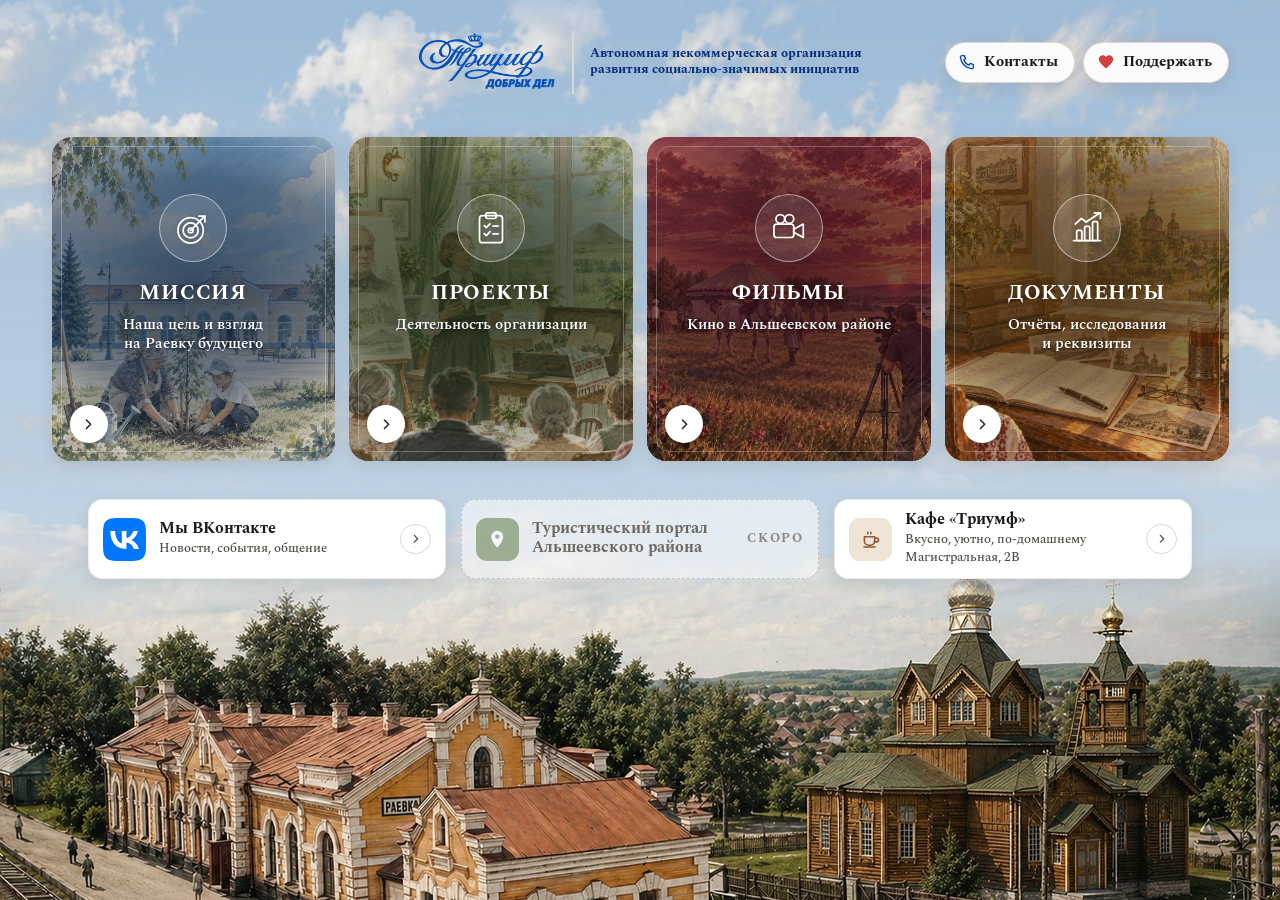
==== commit 1e04460b: "испр на телефоне плашек" ====
--- a/index.html
+++ b/index.html
@@ -15,7 +15,7 @@
 <link rel="preconnect" href="https://fonts.googleapis.com">
 <link rel="preconnect" href="https://fonts.gstatic.com" crossorigin>
 <link rel="stylesheet" href="https://fonts.googleapis.com/css2?family=Spectral:wght@400;500;600;700&amp;display=swap">
-<link rel="stylesheet" href="assets/style.css?v=20260920-2031">
+<link rel="stylesheet" href="assets/style.css?v=20260920-2145">
 </head>
 <body data-page="home">
 
@@ -40,7 +40,7 @@
 
 <div class="panorama" id="panorama" role="img" aria-label="Станция Раевка и деревянная церковь"></div>
 
-<script src="data.js?v=20260920-2031"></script>
-<script src="assets/app.js?v=20260920-2031"></script>
+<script src="data.js?v=20260920-2145"></script>
+<script src="assets/app.js?v=20260920-2145"></script>
 </body>
 </html>
--- a/assets/style.css
+++ b/assets/style.css
@@ -1341,18 +1341,24 @@
 
   .person{ grid-template-columns: 1fr; }
   .person{ min-height: 0; }
-  .person__photo{ aspect-ratio: 4 / 3; min-height: 0; }
+  /* портреты вертикальные, поэтому на телефоне кадр квадратный, а не широкий */
+  .person__photo{ aspect-ratio: 1 / 1; min-height: 0; }
+  /* текст прижат к фотографии, без пустоты посередине */
+  .person__body{ align-self: start; min-width: 0; }
+  .person__text{ overflow-wrap: anywhere; }
 
   .partners{ --gap: 8px; }
   .partners .partner{ flex-basis: calc((100% - 2 * var(--gap)) / 3); padding: 7px 7px 9px; gap: 6px; }
   .partner__logo{ height: 58px; }
   .partner__name{ font-size: 11.5px; }
 
-  /* у команды стрелки под карточкой, у точек, чтобы не закрывать текст */
-  .carousel--team .carousel__btn{ top: auto; bottom: -9px; margin-top: 0; width: 34px; height: 34px; }
-  .carousel--team .carousel__btn--prev{ left: calc(50% - 88px); }
-  .carousel--team .carousel__btn--next{ right: calc(50% - 88px); }
-  .carousel__btn{ width: 36px; height: 36px; margin-top: -18px; }
+  /* стрелки по бокам фотографии, чтобы сразу было видно, что карточки листаются */
+  .carousel--team .carousel__btn{ top: 120px; bottom: auto; margin-top: 0; width: 33px; height: 33px; }
+  .carousel--team .carousel__btn--prev{ left: 6px; }
+  .carousel--team .carousel__btn--next{ right: 6px; }
+  .carousel--team .carousel__btn svg{ width: 14px; height: 14px; }
+  .carousel__slide{ scroll-snap-stop: always; }
+  .carousel__btn{ width: 34px; height: 34px; margin-top: -17px; }
 
   .cards{ grid-template-columns: 1fr; gap: 14.5px; }
   .card--wide{ flex-direction: column; }
@@ -1362,8 +1368,6 @@
   .pager{ grid-template-columns: 1fr; gap: 9px; }
   .pager__link--next{ text-align: left; }
 
-  .doc{ flex-wrap: wrap; }
-  .doc__btn{ margin-left: 59.5px; }
 }
 
 
@@ -1697,9 +1701,41 @@
 
   .docs-group__head{ padding: 12px 13px 12px 15px; gap: 9px; }
   .docs-group__title{ font-size: 18px; }
+
   .support__row{ grid-template-columns: 1fr 29px; row-gap: 0; padding: 6.5px 0; }
   .support__row dt{ grid-column: 1 / -1; font-size: 12.5px; }
   .support__row dd{ font-size: 13px; }
+}
+
+/* на узком экране карточка документа складывается в два этажа,
+   иначе название сжимается в колонку по одному слову */
+@media (max-width: 600px){
+
+  .doc{
+    display: grid;
+    grid-template-columns: 45px 1fr;
+    grid-template-areas:
+      "ic body"
+      "btn btn";
+    align-items: start;
+    gap: 13px;
+    padding: 14px 15px 15px;
+  }
+
+  .doc__ic{ grid-area: ic; height: 45px; }
+  .doc__body{ grid-area: body; }
+  .doc__title{ font-size: 15.5px; }
+  .doc__meta{ margin-top: 4px; }
+
+  .doc__btn,
+  .doc__btn--off{
+    grid-area: btn;
+    grid-column: 1 / -1;
+    padding: 11px 18px;
+    margin-left: 0;
+    text-align: center;
+    font-size: 14px;
+  }
 }
 
 @media (prefers-reduced-motion: reduce){
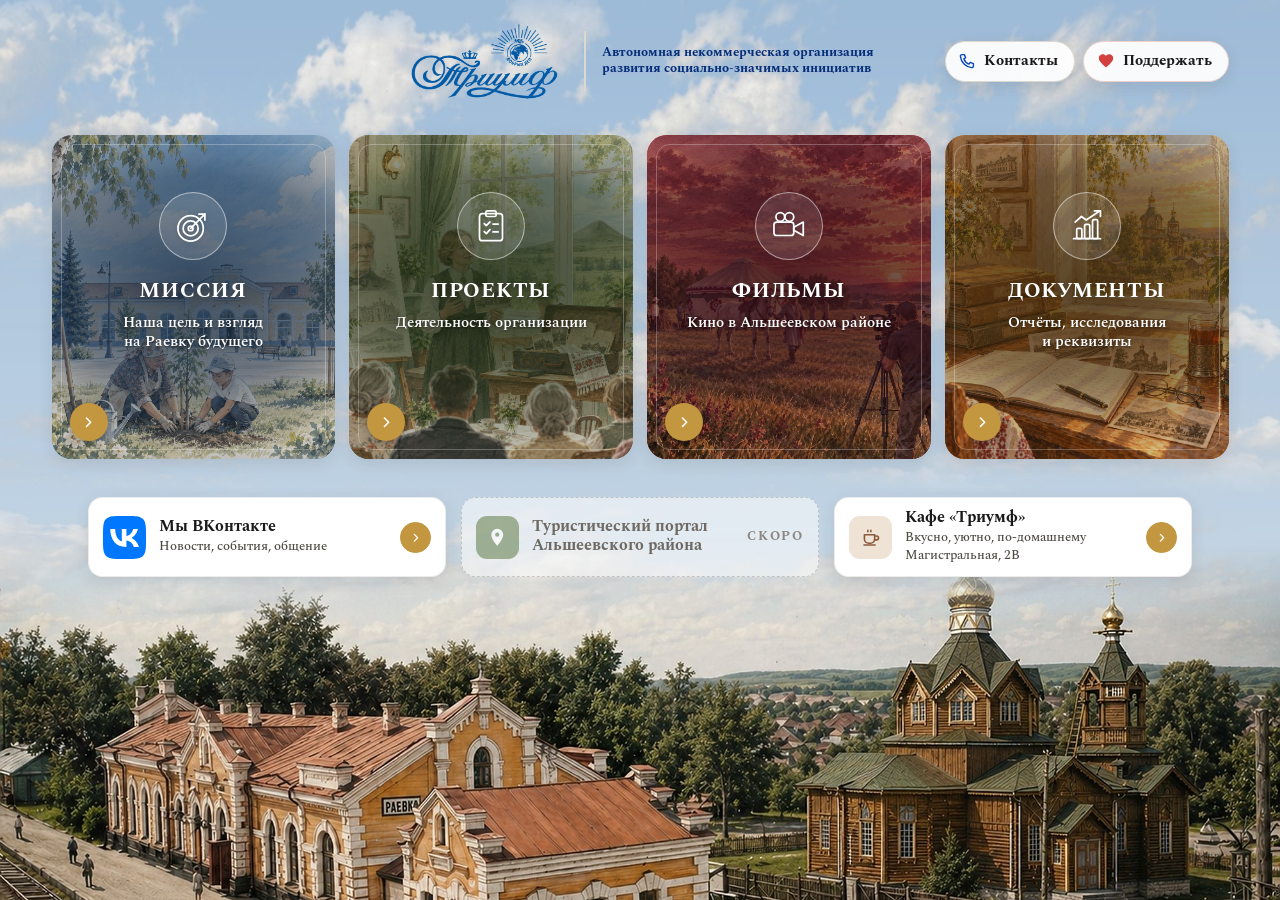
==== commit a702fea8: "Правки v1 Правки после обсуждения с Татьяной Гридиной" ====
--- a/index.html
+++ b/index.html
@@ -7,7 +7,7 @@
 <meta name="description" content="Автономная некоммерческая организация развития социально-значимых инициатив «Триумф». Село Раевский, Альшеевский район, Республика Башкортостан.">
 <meta property="og:title" content="АНО РСЗИ «Триумф»">
 <meta property="og:description" content="Развитие социально-значимых инициатив в Альшеевском районе">
-<meta property="og:image" content="assets/logo.png">
+<meta property="og:image" content="assets/logo-solnce.png">
 <meta property="og:type" content="website">
 <link rel="icon" type="image/png" sizes="32x32" href="assets/favicon-32.png">
 <link rel="icon" type="image/png" sizes="192x192" href="assets/favicon-192.png">
@@ -15,14 +15,14 @@
 <link rel="preconnect" href="https://fonts.googleapis.com">
 <link rel="preconnect" href="https://fonts.gstatic.com" crossorigin>
 <link rel="stylesheet" href="https://fonts.googleapis.com/css2?family=Spectral:wght@400;500;600;700&amp;display=swap">
-<link rel="stylesheet" href="assets/style.css?v=20260920-2145">
+<link rel="stylesheet" href="assets/style.css?v=20260930-2308">
 </head>
 <body data-page="home">
 
 <header class="header">
   <div class="wrap header__in">
     <a class="brand" href="index.html">
-      <img class="brand__logo" src="assets/logo.png" alt="Триумф добрых дел">
+      <img class="brand__logo" src="assets/logo-solnce.png" alt="Триумф добрых дел">
       <span class="brand__rule"></span>
       <span class="brand__name" id="brandName"></span>
     </a>
@@ -40,7 +40,7 @@
 
 <div class="panorama" id="panorama" role="img" aria-label="Станция Раевка и деревянная церковь"></div>
 
-<script src="data.js?v=20260920-2145"></script>
-<script src="assets/app.js?v=20260920-2145"></script>
+<script src="data.js?v=20260930-2308"></script>
+<script src="assets/app.js?v=20260930-2308"></script>
 </body>
 </html>
--- a/assets/style.css
+++ b/assets/style.css
@@ -90,7 +90,7 @@
 }
 
 .brand__logo{
-  width: clamp(101px, 10.8vw, 142px);
+  width: clamp(124px, 12.6vw, 172px);
   height: auto;
   display: block;
 }
@@ -270,11 +270,11 @@
   width: 38px;
   height: 38px;
   border-radius: 50%;
-  background: #fff;
-  color: #22262B;
+  background: var(--gold);
+  color: #fff;
   display: grid;
   place-items: center;
-  box-shadow: 0 2.5px 9px rgba(0,0,0,.22);
+  box-shadow: 0 2.5px 9px rgba(0,0,0,.28);
   transition: transform .24s cubic-bezier(.22,.8,.3,1);
 }
 
@@ -357,10 +357,11 @@
   height: 30.5px;
   flex: 0 0 30.5px;
   border-radius: 50%;
-  border: 1.5px solid var(--line);
+  border: 1.5px solid var(--gold);
+  background: var(--gold);
   display: grid;
   place-items: center;
-  color: #4A4A4A;
+  color: #fff;
   transition: border-color .2s ease, color .2s ease;
 }
 
@@ -428,7 +429,7 @@
 
 .topbar__brand img{
   display: block;
-  width: 106px;
+  width: 126px;
   height: auto;
 }
 
@@ -684,12 +685,12 @@
   margin-top: -20.5px;
   border: 0;
   border-radius: 50%;
-  background: #fff;
-  color: var(--ink);
+  background: var(--accent, var(--brand));
+  color: #fff;
   display: grid;
   place-items: center;
   cursor: pointer;
-  box-shadow: 0 3.5px 12.5px rgba(40, 32, 22, .18);
+  box-shadow: 0 3.5px 12.5px rgba(40, 32, 22, .24);
   transition: opacity .2s ease, transform .2s ease, color .2s ease;
 }
 
@@ -697,7 +698,7 @@
 .carousel__btn--prev{ left: -16px; }
 .carousel__btn--prev svg{ transform: scaleX(-1); }
 .carousel__btn--next{ right: -16px; }
-.carousel__btn:hover{ color: var(--accent, var(--brand)); transform: scale(1.06); }
+.carousel__btn:hover{ filter: brightness(1.12); transform: scale(1.06); }
 .carousel__btn:disabled{ opacity: 0; pointer-events: none; }
 .carousel.is-static .carousel__btn{ display: none; }
 
@@ -992,14 +993,17 @@
 }
 
 .card__more{
+  align-self: flex-start;
   margin-top: auto;
-  padding-top: 5.5px;
+  padding: 7px 13px 7px 15px;
+  border-radius: 899px;
+  background: var(--accent);
   display: inline-flex;
   align-items: center;
   gap: 5.5px;
-  font-size: 14.5px;
-  font-weight: 700;
-  color: var(--accent);
+  font-size: 14px;
+  font-weight: 700;
+  color: #fff;
 }
 
 .card__more svg{ width: 12.5px; height: 12.5px; transition: transform .24s cubic-bezier(.22,.8,.3,1); }
@@ -1321,7 +1325,7 @@
   .topbar{ padding: 11px 0 7px; }
   .topbar__in{ flex-direction: column; align-items: stretch; gap: 9px; }
   .topbar__brand{ align-self: center; }
-  .topbar__brand img{ width: 93.5px; }
+  .topbar__brand img{ width: 110px; }
   .nav{ justify-content: space-between; }
   .nav__link{ padding: 7px 11px; font-size: 14px; }
 
@@ -1339,13 +1343,20 @@
 
   .block{ margin-top: 43px; }
 
-  .person{ grid-template-columns: 1fr; }
+  /* minmax(0, 1fr) обязателен: иначе кадр фотографии раздувает колонку
+     до своей высоты и текст уезжает за край карточки */
+  .person{ grid-template-columns: minmax(0, 1fr); align-content: start; }
   .person{ min-height: 0; }
-  /* портреты вертикальные, поэтому на телефоне кадр квадратный, а не широкий */
-  .person__photo{ aspect-ratio: 1 / 1; min-height: 0; }
-  /* текст прижат к фотографии, без пустоты посередине */
-  .person__body{ align-self: start; min-width: 0; }
-  .person__text{ overflow-wrap: anywhere; }
+  /* высота кадра задана прямо, без пропорции, чтобы не было обратной связи */
+  .person__photo{ aspect-ratio: auto; height: min(62vw, 300px); min-height: 0; min-width: 0; }
+
+  /* карточка чуть компактнее, текст прижат к фотографии */
+  .person__body{ align-self: start; min-width: 0; padding: 18px 18px 22px; }
+  .person__name{ font-size: 19px; }
+  .person__role{ margin: 4px 0 11px; font-size: 13px; }
+  .person__text{ max-width: none; font-size: 13.5px; line-height: 1.6; overflow-wrap: anywhere; }
+  .person__awards-title{ margin: 15px 0 6px; font-size: 14px; }
+  .person__awards li{ font-size: 13px; }
 
   .partners{ --gap: 8px; }
   .partners .partner{ flex-basis: calc((100% - 2 * var(--gap)) / 3); padding: 7px 7px 9px; gap: 6px; }
@@ -2237,3 +2248,154 @@
   .share{ margin-top: 32px; }
   .contacts__link{ font-size: 15px; }
 }
+
+
+/* ============================================================
+   Правки 30.09.2026
+   ============================================================ */
+
+/* список в тексте статьи, например номинации «РАЕВских встреч» */
+.prose__list{
+  margin: 0 0 1.05em;
+  padding: 0;
+  list-style: none;
+  display: grid;
+  gap: .55em;
+}
+
+.prose__list li{
+  position: relative;
+  padding-left: 20px;
+}
+
+.prose__list li::before{
+  content: "";
+  position: absolute;
+  left: 2px;
+  top: .66em;
+  width: 7px;
+  height: 7px;
+  border-radius: 50%;
+  background: var(--gold);
+}
+
+/* подпись внизу карточки, например у «Земли Альшея» */
+.card__note{
+  margin: 11px 0 12px;
+  padding-top: 10px;
+  border-top: 1px solid var(--line);
+  font-size: 13.5px;
+  font-weight: 600;
+  line-height: 1.45;
+  color: var(--accent);
+}
+
+/* награды на «Миссии» */
+.sheet--list{ padding-top: clamp(14px, 2vw, 22px); padding-bottom: clamp(14px, 2vw, 22px); }
+
+.awards{
+  margin: 0;
+  padding: 0;
+  list-style: none;
+  display: grid;
+  grid-template-columns: 1fr 1fr;
+  column-gap: 40px;
+}
+
+.award{
+  display: grid;
+  grid-template-columns: 50px 1fr;
+  gap: 12px;
+  padding: 13px 0;
+  border-bottom: 1px solid var(--line);
+  font-size: 14.5px;
+  line-height: 1.55;
+  color: var(--ink-soft);
+}
+
+.award__year{
+  font-weight: 700;
+  color: var(--gold-ink);
+}
+
+.award__medal{ display: block; width: 19px; height: 19px; color: var(--gold); }
+.award__medal svg{ width: 100%; height: 100%; }
+
+/* о нас пишут */
+.press{
+  display: grid;
+  grid-template-columns: repeat(3, 1fr);
+  gap: 14.5px;
+}
+
+.press__item{
+  display: flex;
+  flex-direction: column;
+  gap: 7px;
+  padding: 17px 19px 19px;
+  background: var(--card);
+  border-radius: 14.5px;
+  box-shadow: var(--shadow);
+}
+
+.press__src{
+  font-size: 12.5px;
+  font-weight: 700;
+  color: var(--gold-ink);
+}
+
+.press__title{
+  font-size: 15.5px;
+  font-weight: 700;
+  line-height: 1.35;
+  color: var(--ink);
+}
+
+a.press__item:hover{ box-shadow: var(--shadow-hi); }
+
+@media (max-width: 760px){
+  .awards{ grid-template-columns: 1fr; }
+  .press{ grid-template-columns: 1fr; gap: 10px; }
+  .award{ font-size: 13.5px; grid-template-columns: 44px 1fr; }
+}
+
+/* текст по ширине, без переносов слов */
+/* короткие строки в карточках и списке наград оставлены по левому краю,
+   в узкой колонке выравнивание по ширине даёт широкие пробелы */
+.prose p,
+.prose__list li,
+.person__text,
+.docs-group__text{
+  text-align: justify;
+  -webkit-hyphens: manual;
+          hyphens: manual;
+}
+
+/* нумерованные разделы в тексте, например номинации «РАЕВских встреч» */
+.prose__list--num{ counter-reset: n; gap: .95em; }
+.prose__list--num li{ counter-increment: n; padding-left: 40px; }
+.prose__list--num li::before{
+  content: counter(n);
+  top: .05em;
+  left: 0;
+  width: 27px;
+  height: 27px;
+  border-radius: 50%;
+  background: var(--accent);
+  color: #fff;
+  font-size: 14px;
+  font-weight: 700;
+  line-height: 27px;
+  text-align: center;
+}
+.prose__list--num li > strong:first-child{ display: block; margin-bottom: 2px; }
+
+/* награды на странице фильма */
+.article__awards{ max-width: none; font-size: 15px; }
+.article__awards li{ font-size: 15px; color: var(--ink); }
+
+/* внутренние страницы чуть мельче главной */
+body:not([data-page="home"]) main{ zoom: .93; }
+@media (max-width: 760px){
+  body:not([data-page="home"]) main{ zoom: .95; }
+}
